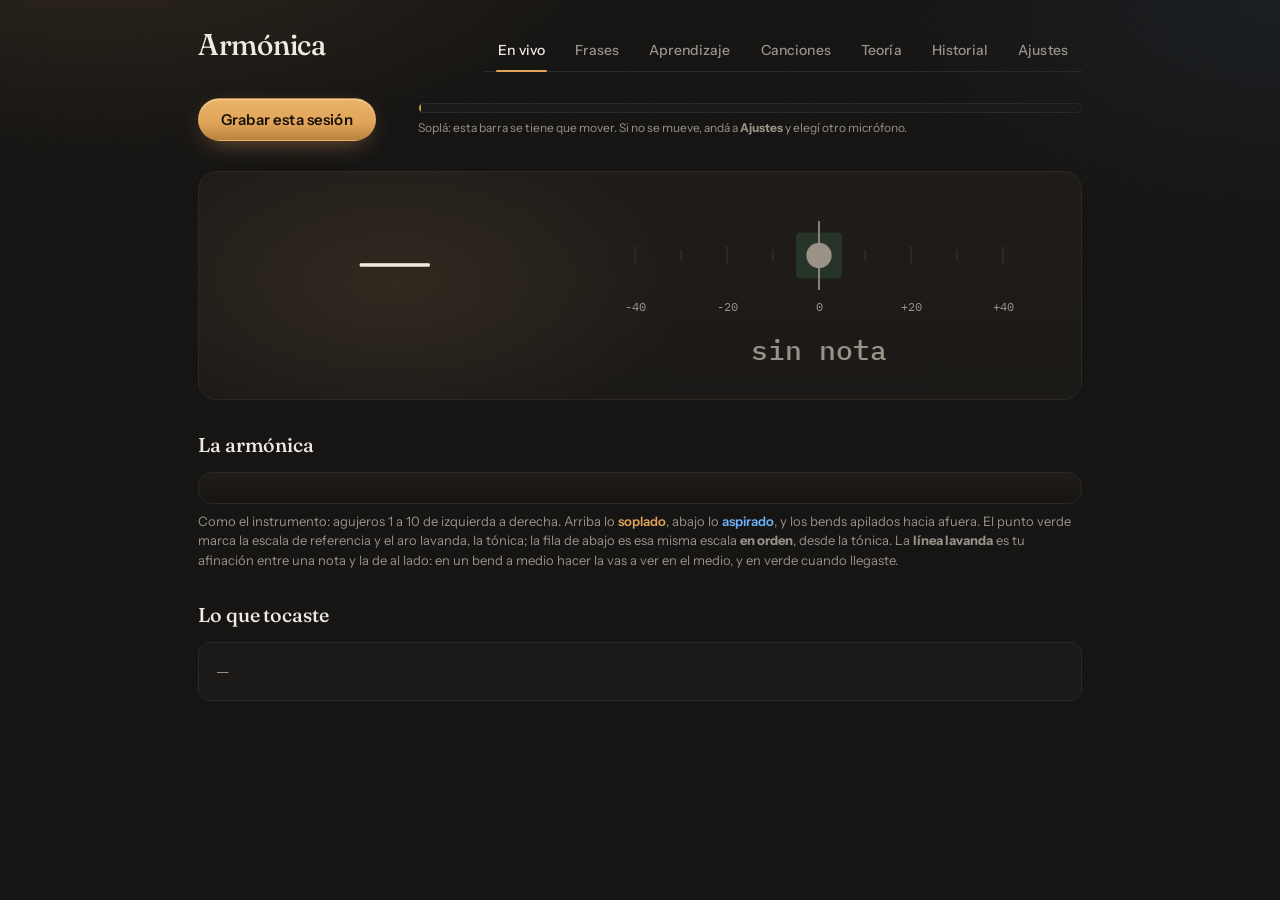
==== armonica/web/index.html @ 48f0125e "Historial al final de las solapas, y el tempo de la base tambien se escribe en BPM Historial se cons" ====
<!DOCTYPE html>
<html lang="es">
<head>
<meta charset="utf-8">
<meta name="viewport" content="width=device-width, initial-scale=1">
<title>Armónica</title>
<link rel="stylesheet" href="estilo.css">
<link rel="icon" type="image/png" href="icono.png">
</head>
<body>

<header>
  <!-- El nombre, y al lado con qué estás tocando (lo escribe app.js). -->
  <div class="marca">
    <h1>Armónica</h1>
    <span id="encabezado"></span>
  </div>
  <nav>
    <button class="solapa activa" data-panel="vivo">En vivo</button>
    <button class="solapa" data-panel="frases">Frases</button>
    <button class="solapa" data-panel="aprendizaje">Aprendizaje</button>
    <button class="solapa" data-panel="canciones">Canciones</button>
    <button class="solapa" data-panel="teoria">Teoría</button>
    <button class="solapa" data-panel="historial">Historial</button>
    <button class="solapa" data-panel="ajustes">Ajustes</button>
  </nav>
</header>

<!-- ===================== EN VIVO ===================== -->
<main id="panel-vivo" class="panel">

  <!-- La base sobre la que tocás, si elegiste una en Canciones. La app la
       reproduce ella misma, así que sabe sobre qué acorde estás en cada
       instante: lo ilumina en el cifrado y marca sus notas guía en el
       diagrama. Al grabar, arranca con un compás de conteo. -->
  <section id="base-en-vivo" class="base-en-vivo" hidden>
    <h2 id="base-en-vivo-titulo"></h2>
    <p id="base-en-vivo-acorde" class="acorde-actual"></p>
    <div id="base-en-vivo-controles"></div>
    <div class="controles">
      <button id="base-en-vivo-tablatura" class="secundario" hidden>Ver la tablatura</button>
      <button id="base-en-vivo-quitar" class="secundario">Quitar la base</button>
      <span class="ayuda">Con auriculares: si la base entra por el micrófono, el
        detector no mide nada. Al grabar hay un compás de conteo.</span>
    </div>
    <details id="base-en-vivo-cifrado-caja"><summary>El cifrado</summary>
      <div id="base-en-vivo-cifrado"></div>
    </details>
  </section>

  <!-- Un solo botón. La app ya está escuchando: esto decide si lo que tocás
       se guarda o no. -->
  <section>
    <div class="fila-arriba">
      <div class="controles">
        <button id="boton-grabar" class="principal">Grabar esta sesión</button>
        <span id="contadores"></span>
        <span id="aviso-guardado"></span>
      </div>

      <!-- La barra de nivel. Es lo primero que hay que mirar cuando "no anda
           nada": si no se mueve al soplar, el problema es el micrófono y no
           tu forma de tocar. -->
      <div class="nivel">
        <div class="barra-nivel"><div id="barra-nivel"></div>
          <div id="marca-umbral" title="por debajo de esta marca, la app no escucha"></div>
        </div>
        <div id="texto-nivel" class="ayuda">
          Soplá: esta barra se tiene que mover. Si no se mueve, andá a
          <strong>Ajustes</strong> y elegí otro micrófono.
        </div>
      </div>
    </div>

    <!-- Lo que grabaste, y la decisión. Aparece al terminar. El nombre y la
         descripción van acá, DESPUÉS de tocar, igual que en Frases. Y acá se
         hace la pregunta que solo tiene sentido después: sobre qué base
         estabas, a cuántos BPM. Con eso se mide el ritmo. -->
    <div id="sesion-pendiente" class="pendiente" hidden>
      <h3>Esto es lo que grabaste</h3>
      <div id="sesion-tab" class="tab"></div>
      <p id="sesion-datos" class="ayuda"></p>

      <div class="controles fila-rotulos">
        <input id="sesion-titulo" type="text" maxlength="80"
               placeholder="nombre de la sesión (opcional)">
        <input id="sesion-descripcion" type="text" maxlength="400"
               placeholder="qué estuviste practicando (opcional)">
      </div>
      <div class="controles fila-rotulos">
        <label class="con-titulo">base a
          <input id="sesion-bpm" type="number" min="30" max="300" step="1"
                 placeholder="BPM" inputmode="numeric">
        </label>
        <label class="con-titulo">midiendo contra
          <select id="sesion-subdivision">
            <option value="1">negras</option>
            <option value="2">corcheas</option>
            <option value="3">tresillos (swing)</option>
            <option value="4">semicorcheas</option>
          </select>
        </label>
        <span class="ayuda">Si tocaste sobre una base, poné su BPM y se mide el ritmo.
          Si no, dejalo vacío.</span>
      </div>
      <div class="controles">
        <button id="sesion-guardar" class="principal">Guardar</button>
        <button id="sesion-descartar" class="secundario">Descartar</button>
        <span id="sesion-estado" class="ayuda"></span>
      </div>
    </div>
  </section>

  <!-- El medidor de afinación. Es lo más importante de la pantalla: es lo
       único que no podés saber de oído mientras tocás. -->
  <section class="medidor">
    <div class="nota">
      <div id="nota-grande">—</div>
      <div id="nombre-nota"></div>
      <div id="direccion-nota"></div>
    </div>

    <div class="escala">
    <svg id="aguja" viewBox="0 0 400 110" preserveAspectRatio="xMidYMid meet">
      <!-- La zona verde: dentro de estos cents la nota está afinada -->
      <rect id="zona-buena" x="180" y="30" width="40" height="40" rx="4"></rect>
      <line x1="200" y1="20" x2="200" y2="80" class="centro"></line>

      <!-- Marcas cada 10 cents -->
      <g class="marcas">
        <line x1="40"  y1="42" x2="40"  y2="58"></line>
        <line x1="80"  y1="45" x2="80"  y2="55"></line>
        <line x1="120" y1="42" x2="120" y2="58"></line>
        <line x1="160" y1="45" x2="160" y2="55"></line>
        <line x1="240" y1="45" x2="240" y2="55"></line>
        <line x1="280" y1="42" x2="280" y2="58"></line>
        <line x1="320" y1="45" x2="320" y2="55"></line>
        <line x1="360" y1="42" x2="360" y2="58"></line>
      </g>
      <text x="40"  y="98" class="etiqueta">-40</text>
      <text x="120" y="98" class="etiqueta">-20</text>
      <text x="200" y="98" class="etiqueta">0</text>
      <text x="280" y="98" class="etiqueta">+20</text>
      <text x="360" y="98" class="etiqueta">+40</text>

      <circle id="punto" cx="200" cy="50" r="11"></circle>
    </svg>

    <div id="cents">sin nota</div>
    <div id="pista" class="ayuda"></div>
    </div>
  </section>

  <!-- El diagrama de la armónica -->
  <section>
    <h2>La armónica</h2>
    <div id="diagrama"></div>

    <!-- La corrida: la escala de referencia EN ORDEN, desde la tónica. El
         punto verde del diagrama dice qué notas; esto dice en qué orden, que
         es lo que se practica. Queda quieta a propósito: lo que se mueve es
         el diagrama. -->
    <div id="corrida-vivo" class="corrida corrida-vivo" hidden></div>
    <p class="ayuda">
      Como el instrumento: agujeros 1 a 10 de izquierda a derecha. Arriba lo
      <span class="soplado-texto">soplado</span>, abajo lo
      <span class="aspirado-texto">aspirado</span>, y los bends apilados hacia
      afuera. El punto verde marca la escala de referencia y el aro lavanda,
      la tónica; la fila de abajo es esa misma escala <strong>en orden</strong>,
      desde la tónica. La
      <strong>línea lavanda</strong> es tu afinación entre una nota y la de al
      lado: en un bend a medio hacer la vas a ver en el medio, y en verde
      cuando llegaste.
    </p>
  </section>

  <!-- La tablatura que venís tocando -->
  <section>
    <h2>Lo que tocaste</h2>
    <div id="tab" class="tab">—</div>
  </section>

  <!-- El resumen, al terminar -->
  <section id="seccion-resumen" hidden>
    <h2>Resumen de la sesión</h2>
    <div id="resumen"></div>
  </section>

</main>

<!-- ===================== FRASES ===================== -->
<main id="panel-frases" class="panel" hidden>

  <section>
    <h2>Grabar una frase de referencia</h2>
    <p class="ayuda">
      Tocá una frase como querrías tocarla. Al terminar vas a ver lo que salió,
      y ahí le ponés nombre y la guardás — o la tirás y la grabás de nuevo.
      La referencia es una <strong>grabación</strong> y no una tablatura escrita,
      porque la tablatura no lleva ritmo.
    </p>
    <div class="controles">
      <button id="boton-grabar-frase" class="principal">Grabar una frase</button>
      <button id="boton-terminar-frase" class="secundario" hidden>Terminar</button>
      <label class="como-boton" id="etiqueta-importar">
        Importar un audio
        <input id="archivo-frase" type="file" accept="audio/*,.wav,.m4a,.mp3,.ogg,.opus,.aac,.flac">
      </label>
      <label class="con-titulo">grabado con armónica en
        <select id="tonalidad-frase"></select>
      </label>
    </div>

    <!-- Mientras la app analiza un audio que subiste. Una clase entera tarda
         un minuto, y antes lo único que lo decía era una línea de texto
         chica: parecía colgado y daba para tocar cualquier cosa. -->
    <div id="esperando" class="esperando" hidden>
      <div class="anillo"></div>
      <div>
        <strong id="esperando-que"></strong>
        <span id="esperando-reloj"></span>
        <p class="ayuda">Con una clase entera puede tardar un minuto. No toques
          nada: cuando termine, el resultado aparece acá abajo.</p>
      </div>
    </div>

    <!-- Mientras grabás una frase pasa lo mismo que en la solapa En vivo,
         pero acá no se veía nada: solo una línea de texto. Una frase dura
         cuatro segundos, así que necesitás saber YA que te está escuchando. -->
    <div id="grabando-frase" class="grabando" hidden>
      <div class="titulo-grabando">
        <span class="punto-rojo"></span>
        <strong id="que-se-graba"></strong>
        <span id="reloj-frase"></span>
      </div>
      <div class="barra-nivel"><div id="barra-nivel-frases"></div>
        <div id="marca-umbral-frases"></div>
      </div>
      <!-- La armónica en miniatura: se ilumina igual que la grande mientras
           tocás, para no tener que cambiar de solapa para ver dónde estás. -->
      <div id="diagrama-mini"></div>
      <div id="tab-frase" class="tab-corta">Tocá la frase…</div>
    </div>

    <!-- Lo que salió, y la decisión. Aparece al terminar de grabar o de
         importar. Lo grabado queda en memoria hasta que elijas: guardar o
         descartar. Antes el nombre iba antes de grabar y la frase se guardaba
         sola al terminar, con una línea de texto como única confirmación —
         la primera frase de Bruno se perdió sin que se diera cuenta. -->
    <div id="pendiente" class="pendiente" hidden>
      <h3 id="pendiente-titulo">Esto es lo que salió</h3>
      <div id="pendiente-tab" class="tab"></div>
      <p id="pendiente-datos" class="ayuda"></p>
      <div id="pendiente-aviso" class="aviso" hidden></div>

      <div class="controles fila-rotulos">
        <input id="pendiente-nombre" type="text" maxlength="60"
               placeholder="nombre de la frase">
        <input id="pendiente-descripcion" type="text" maxlength="400"
               placeholder="qué es (opcional)">
      </div>
      <div class="controles fila-rotulos">
        <label class="con-titulo">lista
          <select id="pendiente-lista"></select>
        </label>
        <input id="pendiente-lista-nueva" type="text" maxlength="40"
               placeholder="nombre de la lista nueva" hidden>
      </div>
      <div class="controles">
        <button id="pendiente-guardar" class="principal">Guardar</button>
        <button id="pendiente-descartar" class="secundario">Descartar</button>
        <span id="pendiente-estado" class="ayuda"></span>
      </div>
    </div>

    <div id="tramos"></div>
    <p id="estado-frase" class="ayuda"></p>

    <p class="ayuda">
      El audio puede ser tuyo o del profe. <strong>Decile con qué armónica se
      grabó</strong>: eso la app no lo puede deducir, y con la armónica
      equivocada la tablatura sale mal sin dar ningún error.
      Si no es un <code>.wav</code> lo convierte sola, siempre que tengas
      ffmpeg instalado. Si atrás hay una base sonando, el detector no puede
      separarlas: te lo va a decir y te va a mostrar qué habría transcrito,
      para que decidas vos si sirve.
    </p>
  </section>

  <section>
    <h2>Tus frases</h2>

    <!-- Las listas de reproducción: cosa con nombre propio, no una etiqueta.
         Existen aunque estén vacías, se renombran y se borran. -->
    <div class="controles" id="controles-listas">
      <span id="filtros-lista"></span>
      <button id="boton-nueva-lista" class="bolsa">+ nueva lista</button>
    </div>
    <div class="controles" id="editar-lista" hidden>
      <input id="lista-nombre-nuevo" type="text" maxlength="40"
             placeholder="nombre de la lista">
      <button id="boton-guardar-lista" class="principal">Guardar</button>
      <button id="boton-borrar-lista" class="secundario">Borrar la lista</button>
      <button id="boton-cancelar-lista" class="secundario">Cancelar</button>
    </div>

    <div class="controles" id="mover-a-lista" hidden>
      <span id="cuantas-marcadas" class="ayuda"></span>
      <label class="con-titulo">mandarlas a
        <select id="lista-destino"></select>
      </label>
      <button id="boton-mover" class="principal">Mover</button>
      <button id="boton-desmarcar" class="secundario">Desmarcar</button>
    </div>

    <div id="lista-frases"></div>
  </section>

  <section id="seccion-comparacion" hidden>
    <h2>Cómo te salió</h2>
    <div id="comparacion"></div>
  </section>

</main>

<!-- ===================== TEORÍA ===================== -->
<main id="panel-teoria" class="panel" hidden>

  <!-- Elegir qué mirar. NO cambia la configuración de la app: es para
       estudiar, y podés mirar una posición sin dejar de tocar en otra. -->
  <section>
    <div class="controles">
      <label class="con-titulo">armónica en
        <select id="teoria-tonalidad"></select>
      </label>
      <label class="con-titulo">posición
        <select id="teoria-posicion"></select>
      </label>
      <label class="con-titulo">escala
        <select id="teoria-escala"></select>
      </label>
      <span id="teoria-estado" class="ayuda"></span>
    </div>
  </section>

  <div id="teoria-contenido"></div>

  <!-- El círculo de quintas leído desde la armónica: cada posición es una
       quinta más. Con "tono de la canción" se da vuelta la pregunta: qué
       armónica pide cada posición. -->
  <section id="teoria-quintas">
    <h2>El círculo de quintas</h2>
    <p class="ayuda">
      Cada posición es un paso de quinta desde la armónica: por eso la misma
      rueda sirve para todas, girada. Elegí de qué tono partís y tocá un
      sector para abrir esa posición arriba.
    </p>
    <div class="controles">
      <div class="conmutador" id="quintas-modo">
        <button data-modo="armonica" class="activo">Tono de la armónica</button>
        <button data-modo="cancion">Tono de la canción</button>
      </div>
      <div id="quintas-notas" class="teclas-de-notas"></div>
    </div>
    <div id="quintas-rueda"></div>
  </section>

</main>

<!-- ===================== AJUSTES ===================== -->
<main id="panel-ajustes" class="panel" hidden>

  <section>
    <h2>El micrófono</h2>
    <p class="ayuda">
      Windows tiene siempre varias entradas y la que viene elegida rara vez es
      la que querés: en esta computadora la predeterminada era el micrófono de
      la cámara. Elegí una y soplá: la barra de abajo se tiene que mover. Si no
      se mueve, probá con otra.
    </p>
    <div class="controles">
      <select id="selector-microfono"></select>
      <span id="estado-microfono"></span>
    </div>
    <div class="barra-nivel ancha"><div id="barra-nivel-ajustes"></div>
      <div id="marca-umbral-ajustes"></div>
    </div>
  </section>

  <section>
    <h2>Los apuntes de las clases</h2>
    <p class="ayuda">
      La solapa Aprendizaje lee los resúmenes de tus clases de
      <code>material/</code>, o de la carpeta que diga <code>CARPETA_CLASES</code>
      en el <code>.env</code>. Solo lee: nunca escribe ahí.
    </p>
    <p id="estado-clases" class="ayuda"></p>
  </section>

  <section>
    <h2>El coach</h2>
    <p class="ayuda">
      Un modelo de lenguaje que explica lo que la app midió: recibe los
      números ya calculados y los cuenta como lo haría un profe. Nunca mide
      nada, y el audio no sale de tu máquina. Es opcional: se activa con una
      clave tuya en un archivo <code>.env</code> (mirá <code>.env.ejemplo</code>)
      y reiniciando la app.
    </p>
    <p id="estado-coach" class="ayuda"></p>
  </section>

  <section>
    <h2>Con qué estás tocando</h2>
    <p class="ayuda">
      La armónica que tenés en la mano y la posición en la que estás tocando.
      De las dos sale el tono que suena y la escala que se marca en verde.
    </p>
    <div class="controles">
      <label class="con-titulo">armónica en
        <select id="ajuste-tonalidad"></select>
      </label>
      <label class="con-titulo">posición
        <select id="ajuste-posicion"></select>
      </label>
      <label class="con-titulo">escala
        <select id="ajuste-escala"></select>
      </label>
    </div>
    <p id="resultado-ajustes" class="ayuda"></p>
  </section>

</main>

<!-- ===================== APRENDIZAJE ===================== -->
<main id="panel-aprendizaje" class="panel" hidden>

  <!-- Lo que dice el profe, leído de la carpeta de apuntes. La app solo
       LEE esa carpeta: nunca escribe ahí. -->
  <section>
    <div class="controles">
      <input id="aprendizaje-buscar" type="text" maxlength="80"
             placeholder="buscar en las clases: bending, notas guía, tercera posición…">
      <span id="aprendizaje-carpeta" class="ayuda"></span>
    </div>
    <div id="aprendizaje-resultados"></div>
  </section>

  <!-- El plan: los apuntes leidos por el coach. Se arma cuando lo pedis. -->
  <div id="aprendizaje-plan"></div>

  <div id="aprendizaje-contenido"></div>

</main>

<!-- ===================== CANCIONES ===================== -->
<main id="panel-canciones" class="panel" hidden>

  <!-- Una carpeta por canción: la base de Band-in-a-Box, los audios y la
       tablatura en foto. La app solo LEE esa carpeta. -->
  <section>
    <p class="ayuda">
      Una carpeta por canción en <code>material/canciones/</code> (o en la
      que diga <code>CARPETA_CANCIONES</code> en el <code>.env</code>), con
      lo que te manden: la base de Band-in-a-Box (<code>.sgu</code> o
      <code>.mgu</code>), los audios (m4a, mp3, mp4) y la tablatura en foto.
      De la base salen el tono, el tempo, el compás y el cifrado; los audios
      se escuchan acá y se pueden importar como frases. La app solo lee esa
      carpeta: nunca escribe ahí.
      <span id="canciones-estado"></span>
    </p>
  </section>

  <div id="canciones-contenido"></div>

</main>

<!-- ===================== HISTORIAL ===================== -->
<main id="panel-historial" class="panel" hidden>

  <section>
    <h2>Cómo vienen tus bends</h2>
    <p class="ayuda">
      Cada línea es un bend, sesión por sesión. La franja verde es la zona
      afinada. Está medido <strong>contra tu propia armónica</strong>, que está
      unos cents alta: eso es del instrumento y no tuyo.
    </p>
    <div id="grafico-bends"></div>
  </section>

  <section>
    <h2>Las sesiones</h2>
    <div id="tabla-sesiones"></div>
  </section>

</main>

<script src="app.js"></script>
</body>
</html>
---- armonica/web/estilo.css ----
/* estilo.css — La apariencia de la interfaz web.
 *
 * "ESTUDIO DE NOCHE"
 *
 * Fondo carbón cálido a propósito: la pantalla se mira mientras tocás, muchas
 * veces de noche, y el blanco cansa. Los tamaños son grandes porque la vas a
 * leer de reojo, a medio metro, con la armónica en la boca.
 *
 * Un solo color protagonista: el cobre de las placas de lengüetas. Lo llevan
 * el botón de grabar, la solapa activa y las etiquetas. Todo lo demás es
 * carbón, marfil y gris. Los otros colores tienen UN significado cada uno y
 * no se usan para otra cosa:
 *
 *   cobre    → soplado (y el acento de la app)
 *   azul     → aspirado
 *   lavanda  → la aguja del bend, y el acorde que suena
 *   verde    → afinada / en la escala
 *   amarillo → cerca, o un aviso
 *   rojo     → lejos, o grabando
 *
 * Tres tipografías, con un trabajo cada una: Fraunces para los títulos y la
 * nota grande, Instrument Sans para el texto, IBM Plex Mono para la tablatura
 * y los números. Viven en web/fuentes/: la app anda igual sin internet.
 */

@font-face {
  font-family: "Fraunces";
  font-style: normal;
  font-weight: 300 800;
  font-display: swap;
  src: url("fuentes/fraunces.woff2") format("woff2");
}
@font-face {
  font-family: "Instrument Sans";
  font-style: normal;
  font-weight: 400 700;
  font-display: swap;
  src: url("fuentes/instrument-sans.woff2") format("woff2");
}
@font-face {
  font-family: "IBM Plex Mono";
  font-style: normal;
  font-weight: 400;
  font-display: swap;
  src: url("fuentes/plex-mono-400.woff2") format("woff2");
}
@font-face {
  font-family: "IBM Plex Mono";
  font-style: normal;
  font-weight: 500;
  font-display: swap;
  src: url("fuentes/plex-mono-500.woff2") format("woff2");
}
@font-face {
  font-family: "IBM Plex Mono";
  font-style: normal;
  font-weight: 600;
  font-display: swap;
  src: url("fuentes/plex-mono-600.woff2") format("woff2");
}

:root {
  --fondo: #131211;
  --panel: #1c1a18;
  --panel-alto: #1f1c19;
  --borde: #2b2825;
  --texto: #efe9df;
  --tenue: #9a9187;
  --verde: #5fcf8a;
  --amarillo: #e8c14a;
  --rojo: #e8654a;

  /* El cobre es el acento de toda la app Y el color del soplado: son la
   * misma cosa a propósito. `--azul` queda como sinónimo del aspirado para
   * lo que ya lo usaba (el gráfico de bends, los focos). */
  --cobre: #e0a458;
  --cobre-oscuro: #b8823f;
  --soplado: #e0a458;
  --aspirado: #6fb3ff;
  --azul: #6fb3ff;
  --aguja: #b9a6ff;

  /* Sobre el cobre o el azul, el texto va oscuro. */
  --tinta: #1a120a;

  --display: "Fraunces", Georgia, "Times New Roman", serif;
  --cuerpo: "Instrument Sans", "Segoe UI", system-ui, sans-serif;
  --mono: "IBM Plex Mono", Consolas, "Courier New", monospace;
}

* { box-sizing: border-box; }

/* El atributo `hidden` del navegador pone display:none, pero con la
 * prioridad mas baja que existe: cualquier regla nuestra que diga display
 * —como .controles { display: flex }— le gana y el elemento aparece igual.
 * Paso: la barra de "mandar a la lista" y el formulario de editar lista
 * quedaban a la vista con hidden puesto. Esta regla lo arregla para todos. */
[hidden] { display: none !important; }

html { background: var(--fondo); }

body {
  margin: 0;
  color: var(--texto);
  font: 15px/1.5 var(--cuerpo);
  min-height: 100vh;
  /* Un resplandor cobre arriba a la izquierda y uno azul, apenas, a la
   * derecha: es lo que hace que no parezca una planilla. */
  background:
    radial-gradient(900px 420px at 8% -10%, rgba(224, 164, 88, 0.13), transparent 60%),
    radial-gradient(700px 400px at 100% 0%, rgba(111, 179, 255, 0.06), transparent 60%),
    var(--fondo);
}

/* El grano. Casi invisible, pero sin él el fondo es plástico. */
body::before {
  content: "";
  position: fixed;
  inset: 0;
  pointer-events: none;
  z-index: 0;
  opacity: 0.045;
  background-image: url("data:image/svg+xml;utf8,<svg xmlns='http://www.w3.org/2000/svg' width='160' height='160'><filter id='n'><feTurbulence type='fractalNoise' baseFrequency='.9' numOctaves='2' stitchTiles='stitch'/></filter><rect width='100%' height='100%' filter='url(%23n)'/></svg>");
}
header, main { position: relative; z-index: 1; }

/* --- El encabezado y las solapas --- */

header {
  display: flex;
  align-items: baseline;
  justify-content: space-between;
  gap: 14px;
  flex-wrap: wrap;
  max-width: 940px;
  margin: 0 auto;
  padding: 22px 28px 0;
}

.marca { display: flex; align-items: baseline; gap: 12px; flex-wrap: wrap; }

h1 {
  margin: 0;
  font-family: var(--display);
  font-weight: 500;
  font-size: 30px;
  letter-spacing: -0.01em;
  font-variation-settings: "SOFT" 40, "WONK" 1, "opsz" 72;
}

/* Con qué estás tocando, al lado del nombre. Lo escribe app.js. */
#encabezado {
  font-family: var(--mono);
  font-size: 12.5px;
  color: var(--tenue);
}

h2 {
  font-family: var(--display);
  font-weight: 500;
  font-size: 20px;
  margin: 0 0 12px;
  letter-spacing: -0.005em;
  font-variation-settings: "SOFT" 30, "opsz" 36;
}

nav { display: flex; gap: 2px; border-bottom: 1px solid var(--borde); }

.solapa {
  position: relative;
  background: transparent;
  border: 0;
  color: var(--tenue);
  padding: 10px 14px 12px;
  cursor: pointer;
  font: 500 14px var(--cuerpo);
  letter-spacing: 0.01em;
}
.solapa:hover { color: var(--texto); }
.solapa.activa { color: var(--texto); }
.solapa.activa::after {
  content: "";
  position: absolute;
  left: 12px;
  right: 12px;
  bottom: -1px;
  height: 2px;
  border-radius: 2px;
  background: var(--cobre);
}

.panel { max-width: 940px; margin: 0 auto; padding: 26px 28px 60px; }
section { margin-bottom: 30px; }

/* --- Los botones --- */

.controles { display: flex; align-items: center; gap: 12px; flex-wrap: wrap; }

button.principal, button.secundario {
  border: 1px solid transparent;
  border-radius: 999px;
  padding: 11px 22px;
  font: 600 15px var(--cuerpo);
  letter-spacing: 0.01em;
  cursor: pointer;
}
button.principal {
  background: linear-gradient(180deg, #e9b46a, var(--cobre) 60%, var(--cobre-oscuro));
  color: var(--tinta);
  box-shadow: 0 8px 26px -10px rgba(224, 164, 88, 0.6), inset 0 1px 0 rgba(255, 255, 255, 0.35);
}
button.secundario {
  background: transparent;
  border-color: var(--borde);
  color: var(--texto);
}
button.secundario:hover { border-color: var(--tenue); }
button:disabled { opacity: 0.4; cursor: default; box-shadow: none; }

/* El botón de grabar mientras graba: rojo, y late. Antes cambiaba de clase
 * a "secundario" y era un botón gris que decía Terminar; ahora se ve que
 * está grabando desde la otra punta de la habitación. */
#boton-grabar[data-grabando="si"] {
  background: linear-gradient(180deg, #f07a5c, var(--rojo) 60%, #b9432c);
  border-color: transparent;
  color: #fff;
  box-shadow: 0 8px 26px -10px rgba(232, 101, 74, 0.7);
  animation: latir-suave 1.4s ease-in-out infinite;
}
@keyframes latir-suave {
  0%, 100% { box-shadow: 0 8px 26px -10px rgba(232, 101, 74, 0.7); }
  50%      { box-shadow: 0 8px 30px -6px rgba(232, 101, 74, 0.95); }
}

#contadores { color: var(--tenue); font-family: var(--mono); font-size: 13px; }

/* La primera fila de En vivo: el botón a la izquierda, la barra de nivel a
 * la derecha. Son las dos cosas que mirás antes de tocar. */
.fila-arriba {
  display: grid;
  grid-template-columns: auto 1fr;
  gap: 18px;
  align-items: center;
}
@media (max-width: 640px) { .fila-arriba { grid-template-columns: 1fr; } }

/* --- El medidor de afinación --- */

.medidor {
  position: relative;
  overflow: hidden;
  background: linear-gradient(180deg, var(--panel-alto), var(--panel));
  border: 1px solid var(--borde);
  border-radius: 18px;
  padding: 26px 26px 20px;
  display: grid;
  grid-template-columns: 1fr 1.4fr;
  gap: 20px;
  align-items: center;
}
.medidor::after {
  content: "";
  position: absolute;
  inset: 0;
  pointer-events: none;
  background: radial-gradient(420px 220px at 22% 50%, rgba(224, 164, 88, 0.10), transparent 70%);
}
.medidor > * { position: relative; z-index: 1; }
@media (max-width: 640px) { .medidor { grid-template-columns: 1fr; } }

.medidor .nota { text-align: center; }
.medidor .escala { text-align: center; }

/* La nota grande. Liviana y enorme: es lo único que se lee desde lejos. El
 * color dice la dirección, igual que en la armónica de abajo. */
#nota-grande {
  font-family: var(--display);
  font-weight: 300;
  font-size: 108px;
  line-height: 0.9;
  letter-spacing: -0.03em;
  font-variation-settings: "SOFT" 60, "WONK" 1, "opsz" 144;
  font-variant-numeric: tabular-nums;
  color: var(--texto);
  transition: color 140ms;
}
#nota-grande.soplado { color: var(--soplado); }
#nota-grande.aspirado { color: var(--aspirado); }
#nota-grande.fuera-de-escala { color: var(--amarillo); }

#nombre-nota { color: var(--tenue); font-size: 14px; margin-top: 10px; min-height: 21px; }

/* La chapita "soplado" / "aspirado" debajo de la nota. */
#direccion-nota {
  display: inline-block;
  margin-top: 10px;
  font-size: 11px;
  letter-spacing: 0.14em;
  text-transform: uppercase;
  border: 1px solid transparent;
  border-radius: 999px;
  padding: 3px 10px;
  min-height: 23px;
}
#direccion-nota.soplado { color: var(--soplado); border-color: rgba(224, 164, 88, 0.4); }
#direccion-nota.aspirado { color: var(--aspirado); border-color: rgba(111, 179, 255, 0.4); }

#aguja { width: 100%; max-width: 460px; height: auto; display: block; margin: 0 auto; }

#zona-buena { fill: rgba(95, 207, 138, 0.14); }
.centro { stroke: var(--tenue); stroke-width: 1.5; }
.marcas line { stroke: var(--borde); stroke-width: 2; }
.etiqueta { fill: var(--tenue); font-size: 10px; text-anchor: middle; font-family: var(--mono); }

/* La transición es lo que hace que la aguja se deslice en vez de saltar.
 * Sin esto parpadearía quince veces por segundo y sería ilegible. */
#punto { fill: var(--tenue); transition: cx 90ms linear, fill 140ms; }

#cents {
  font-family: var(--mono);
  font-size: 28px;
  font-weight: 500;
  font-variant-numeric: tabular-nums;
  margin-top: 4px;
  color: var(--tenue);
}
.ayuda { color: var(--tenue); font-size: 13px; margin: 8px 0 0; }

.afinado { color: var(--verde); }
.cerca { color: var(--amarillo); }
.lejos { color: var(--rojo); }
.fuera-de-escala { color: var(--amarillo); }

/* --- La armónica: agujeros 1→10 de izquierda a derecha ---
 *
 * Como el instrumento. Cada agujero es una columna: arriba lo soplado, abajo
 * lo aspirado, el número en el medio. Los bends se apilan HACIA AFUERA: los
 * soplados (8, 9, 10) suben por encima del soplado, los aspirados bajan por
 * debajo del aspirado. Es la disposición de todas las tablas de armónica, y
 * la del modo horizontal de Bending Trainer.
 *
 * EL COLOR DICE LA DIRECCIÓN
 *
 * Soplado en cobre, aspirado en azul hielo. Un bend es el mismo color con el
 * borde punteado. Lo que está en la escala de referencia lleva un punto
 * verde. Antes el color decía "en escala" y el azul "esta": nada decía de un
 * vistazo si había que soplar o aspirar, que es lo primero que uno mira. */

#diagrama, #diagrama-teoria {
  display: grid;
  grid-template-columns: 54px repeat(10, 1fr);
  gap: 5px;
  background: linear-gradient(180deg, var(--panel-alto), #171513);
  border: 1px solid var(--borde);
  border-radius: 14px;
  padding: 16px 16px 14px;
}

.columna {
  position: relative;
  display: grid;
  grid-template-rows: repeat(8, 1fr);
  gap: 4px;
}
.columna.rotulos .rotulo {
  display: flex;
  align-items: center;
  font-size: 10px;
  color: var(--tenue);
  text-transform: uppercase;
  letter-spacing: 0.12em;
}

.numero-agujero {
  display: flex;
  align-items: center;
  justify-content: center;
  font-family: var(--display);
  font-size: 19px;
  font-weight: 500;
  color: var(--texto);
  background: var(--fondo);
  border: 1px solid var(--borde);
  border-radius: 7px;
}
.columna.sonando .numero-agujero { border-color: currentColor; }
.columna.sonando.soplado .numero-agujero { color: var(--soplado); }
.columna.sonando.aspirado .numero-agujero { color: var(--aspirado); }

.celda {
  position: relative;
  background: rgba(255, 255, 255, 0.025);
  border: 1px solid var(--borde);
  border-radius: 7px;
  padding: 5px 2px 4px;
  text-align: center;
  font-family: var(--mono);
  font-size: 12.5px;
  color: var(--tenue);
  transition: background 100ms, color 100ms;
}
.celda .nombre {
  display: block;
  font-family: var(--cuerpo);
  font-size: 9.5px;
  letter-spacing: 0.04em;
  opacity: 0.5;
}
.celda.vacia { background: transparent; border-color: transparent; }

.celda.soplado { color: var(--soplado); border-color: rgba(224, 164, 88, 0.28); }
.celda.aspirado { color: var(--aspirado); border-color: rgba(111, 179, 255, 0.28); }
.celda.bend { border-style: dashed; }

/* El punto verde: esta nota está en la escala de referencia. Es un punto y no
 * un color de texto porque el color ya lo usa la dirección. */
.celda.en-escala::after {
  content: "";
  position: absolute;
  top: 4px;
  right: 4px;
  width: 5px;
  height: 5px;
  border-radius: 50%;
  background: var(--verde);
}

.celda.actual { color: var(--tinta); font-weight: 600; border-style: solid; }
.celda.actual.soplado { background: var(--soplado); border-color: var(--soplado);
                        box-shadow: 0 0 16px rgba(224, 164, 88, 0.5); }
.celda.actual.aspirado { background: var(--aspirado); border-color: var(--aspirado);
                         box-shadow: 0 0 16px rgba(111, 179, 255, 0.5); }
.celda.actual .nombre { opacity: 0.8; }
.celda.actual.en-escala::after { background: var(--tinta); }

/* La línea que marca dónde está tu afinación entre una nota y la de al lado.
 * Corre en VERTICAL dentro de la columna: un bend es bajar de tono, y bajar
 * de tono es alejarse del número, hacia afuera. Del lado aspirado eso es
 * hacia abajo; del lado soplado, hacia arriba. */
.aguja-bend {
  position: absolute;
  left: -3px;
  right: -3px;
  height: 3px;
  border-radius: 2px;
  background: var(--aguja);
  box-shadow: 0 0 8px rgba(185, 166, 255, 0.8);
  transform: translateY(-50%);
  transition: top 90ms linear;
  pointer-events: none;
}
.aguja-bend.afinada { background: var(--verde); box-shadow: 0 0 8px rgba(95, 207, 138, 0.8); }

/* La miniatura, para el cartel de grabar una frase: lo mismo, más chico y sin
 * nombres de nota. Se ilumina igual que la grande mientras tocás. */
.diagrama-mini {
  display: grid;
  grid-template-columns: repeat(10, 1fr);
  gap: 3px;
  margin: 12px 0 6px;
  background: transparent;
  border: 0;
  padding: 0;
}
.diagrama-mini .columna { gap: 2px; }
.diagrama-mini .celda { padding: 2px 1px; font-size: 11px; border-radius: 4px; }
.diagrama-mini .celda .nombre { display: none; }
.diagrama-mini .celda.en-escala::after { width: 4px; height: 4px; top: 2px; right: 2px; }
.diagrama-mini .numero-agujero { font-size: 12px; border-radius: 4px; }
.diagrama-mini .aguja-bend { height: 2px; }

/* --- La tablatura ---
 *
 * También lleva el color de la dirección: cobre soplado, azul aspirado. La
 * última nota va resaltada. */

.tab {
  background: var(--panel);
  border: 1px solid var(--borde);
  border-radius: 12px;
  padding: 14px 18px;
  font-family: var(--mono);
  font-size: 19px;
  letter-spacing: 0.02em;
  color: var(--tenue);
  min-height: 54px;
  display: flex;
  flex-wrap: wrap;
  gap: 2px 10px;
  align-items: center;
}
.tab .soplado { color: var(--soplado); }
.tab .aspirado { color: var(--aspirado); }
.tab .ultima {
  color: var(--texto);
  font-weight: 600;
  background: rgba(255, 255, 255, 0.06);
  border-radius: 6px;
  padding: 0 6px;
}

/* --- El resumen y los hallazgos --- */

.hallazgo {
  background: var(--panel);
  border: 1px solid var(--borde);
  border-left: 3px solid var(--cobre);
  border-radius: 10px;
  padding: 13px 16px;
  margin-bottom: 10px;
}
.hallazgo h3 { margin: 0 0 6px; font-size: 15px; font-weight: 600; }
.hallazgo p { margin: 4px 0; font-size: 14px; color: var(--tenue); }
.hallazgo .accion { color: var(--texto); }

.aviso {
  background: rgba(224, 164, 88, 0.06);
  border: 1px solid rgba(224, 164, 88, 0.28);
  border-radius: 10px;
  padding: 12px 16px;
  font-size: 14px;
  color: var(--tenue);
}

/* --- Las tablas --- */

table { width: 100%; border-collapse: collapse; font-size: 14px; }
th, td { text-align: left; padding: 9px 10px; border-bottom: 1px solid var(--borde); }
th { color: var(--tenue); font-weight: 500; font-size: 11px;
     text-transform: uppercase; letter-spacing: 0.12em; }
td.numero { text-align: right; font-family: var(--mono); font-size: 13px; }

/* --- Los gráficos del historial --- */

.grafico-bend {
  background: var(--panel);
  border: 1px solid var(--borde);
  border-radius: 12px;
  padding: 14px 16px;
  margin-bottom: 12px;
}
.grafico-bend h3 {
  margin: 0 0 8px;
  font-size: 16px;
  font-family: var(--mono);
  font-weight: 500;
  color: var(--aspirado);
}
.grafico-bend .resumen-linea { color: var(--tenue); font-size: 13px; margin-bottom: 8px; }
.grafico-bend svg { width: 100%; height: auto; }
.grafico-bend svg text { font-family: var(--mono); }

/* --- Los campos --- */

input[type="text"], input[type="number"], select {
  background: var(--fondo);
  border: 1px solid var(--borde);
  border-radius: 9px;
  color: var(--texto);
  padding: 10px 14px;
  font: 400 15px var(--cuerpo);
}
input[type="text"] { min-width: 230px; }
input[type="number"] {
  width: 92px;
  padding: 9px 12px;
  font-family: var(--mono);
  font-variant-numeric: tabular-nums;
}
select { padding: 10px 12px; }
input[type="text"]:focus, input[type="number"]:focus, select:focus {
  outline: none;
  border-color: var(--cobre);
  box-shadow: 0 0 0 3px rgba(224, 164, 88, 0.15);
}
select:disabled { opacity: 0.4; }
::placeholder { color: var(--tenue); opacity: 0.7; }

label.con-titulo {
  display: inline-flex;
  align-items: center;
  gap: 8px;
  color: var(--tenue);
  font-size: 13px;
}

/* --- Las frases --- */

#estado-frase { color: var(--tenue); font-size: 14px; }

.frase {
  background: var(--panel);
  border: 1px solid var(--borde);
  border-radius: 12px;
  padding: 13px 16px;
  margin-bottom: 10px;
  display: flex;
  align-items: center;
  gap: 14px;
  flex-wrap: wrap;
}
.frase:hover { border-color: #3a3631; }
.frase .datos { flex: 1; min-width: 220px; }
.frase h3 {
  margin: 0 0 3px;
  font-family: var(--display);
  font-size: 18px;
  font-weight: 500;
  font-variation-settings: "SOFT" 30, "opsz" 24;
}
/* La tablatura completa de la frase. Se parte en varias lineas, nunca se
 * corta: una frase larga ocupa mas alto, y eso esta bien. */
.frase .tab-corta {
  font-family: var(--mono);
  font-size: 13px;
  line-height: 1.7;
  color: var(--tenue);
  word-spacing: 4px;
  overflow-wrap: anywhere;
}
.frase button {
  border: 1px solid var(--cobre);
  border-radius: 999px;
  padding: 8px 15px;
  font: 600 13px var(--cuerpo);
  cursor: pointer;
  background: var(--cobre);
  color: var(--tinta);
}
.frase button.borrar { background: transparent; border-color: var(--borde); color: var(--tenue); }
.frase button.borrar:hover { border-color: var(--rojo); color: var(--rojo); }

/* La barra de aciertos de la comparación */
.barra-aciertos {
  height: 10px;
  border-radius: 999px;
  background: var(--borde);
  overflow: hidden;
  margin: 10px 0 14px;
}
.barra-aciertos div { height: 100%; background: linear-gradient(90deg, rgba(95, 207, 138, 0.6), var(--verde)); }


/* --- La devolucion de una practica: tres numeros y consejos --- */

.tarjetas {
  display: grid;
  grid-template-columns: repeat(3, 1fr);
  gap: 12px;
  margin: 10px 0 22px;
}
@media (max-width: 640px) { .tarjetas { grid-template-columns: 1fr; } }

.tarjeta {
  background: linear-gradient(180deg, var(--panel-alto), var(--panel));
  border: 1px solid var(--borde);
  border-radius: 12px;
  padding: 14px 16px 12px;
}
.tarjeta .numero {
  font-family: var(--display);
  font-weight: 300;
  font-size: 40px;
  line-height: 1;
  letter-spacing: -0.02em;
  font-variation-settings: "SOFT" 50, "opsz" 72;
  font-variant-numeric: tabular-nums;
}
.tarjeta .rotulo {
  margin-top: 6px;
  font-size: 11px;
  letter-spacing: 0.14em;
  text-transform: uppercase;
  color: var(--tenue);
}
.tarjeta .detalle { margin-top: 4px; font-size: 13px; color: var(--tenue); }
.tarjeta.bien .numero { color: var(--verde); }
.tarjeta.regular .numero { color: var(--amarillo); }
.tarjeta.mal .numero { color: var(--rojo); }
.tarjeta.apagada { opacity: 0.55; }
.tarjeta.apagada .numero { color: var(--tenue); }

.hallazgo.primero { border-left-color: var(--cobre); }
.hallazgo.primero .accion { font-size: 15px; color: var(--texto); }

.escuchar-par { display: flex; flex-wrap: wrap; gap: 18px; margin-bottom: 8px; }
.escuchar-par label {
  display: flex;
  flex-direction: column;
  gap: 4px;
  font-size: 11px;
  letter-spacing: 0.12em;
  text-transform: uppercase;
  color: var(--tenue);
}
.escuchar-par audio { height: 34px; width: 280px; max-width: 100%; }

.notas-comparadas { display: flex; flex-wrap: wrap; gap: 5px; }
.notas-comparadas span {
  font-family: var(--mono);
  font-size: 13px;
  padding: 5px 8px;
  border-radius: 6px;
  background: var(--panel);
  border: 1px solid var(--borde);
  color: var(--tenue);
}
.notas-comparadas span.bien { border-color: rgba(95, 207, 138, 0.5); color: var(--verde); }
.notas-comparadas span.mal { border-color: rgba(232, 101, 74, 0.5); color: var(--rojo); }
.notas-comparadas span em { font-style: normal; opacity: 0.6; font-size: 11px; }

/* Un <input type=file> no se puede maquillar, pero su <label> si. El input
 * queda escondido adentro y el label hace de boton. */
.como-boton {
  background: transparent;
  border: 1px solid var(--borde);
  color: var(--texto);
  border-radius: 999px;
  padding: 11px 22px;
  font: 600 15px var(--cuerpo);
  cursor: pointer;
  display: inline-block;
}
.como-boton:hover { border-color: var(--tenue); }
.como-boton input[type="file"] { display: none; }
.como-boton.apagado { opacity: 0.4; cursor: default; }

.frase label.audio {
  border: 1px solid var(--borde);
  color: var(--tenue);
  border-radius: 999px;
  padding: 8px 15px;
  font-size: 13px;
  font-weight: 600;
  cursor: pointer;
}
.frase label.audio input[type="file"] { display: none; }
.frase label.audio.apagado { opacity: 0.4; cursor: default; }

/* El cartel de "no pasa el control, pero mirá lo que saldria" */
.dudoso {
  background: rgba(232, 193, 74, 0.06);
  border: 1px solid rgba(232, 193, 74, 0.35);
  border-radius: 10px;
  padding: 14px 16px;
  margin-top: 12px;
}
.dudoso p { margin: 0 0 10px; font-size: 14px; color: var(--tenue); }
.dudoso .tab-corta {
  font-family: var(--mono);
  font-size: 15px;
  color: var(--texto);
  word-spacing: 5px;
  margin-bottom: 12px;
}
.dudoso button { margin-right: 8px; }

.fila-importar { margin-top: 12px; }
.fila-importar .ayuda { margin: 0; }

/* --- Los tramos de una grabacion larga --- */

#tramos:not(:empty) {
  background: var(--panel);
  border: 1px solid var(--borde);
  border-radius: 12px;
  padding: 14px 16px;
  margin-top: 14px;
}
#tramos h3 { margin: 0 0 4px; font-size: 15px; font-weight: 600; }
#tramos > p { margin: 0 0 12px; font-size: 13px; color: var(--tenue); }

.tramo {
  display: flex;
  align-items: center;
  gap: 12px;
  flex-wrap: wrap;
  padding: 10px 0;
  border-top: 1px solid var(--borde);
}
.tramo .cuando {
  font-family: var(--mono);
  color: var(--tenue);
  font-size: 12.5px;
  min-width: 122px;
}
.tramo .notas {
  flex: 1;
  min-width: 200px;
  font-family: var(--mono);
  font-size: 13px;
  word-spacing: 4px;
}
.tramo button {
  background: var(--cobre);
  color: var(--tinta);
  border: 0;
  border-radius: 999px;
  padding: 8px 15px;
  font: 600 13px var(--cuerpo);
  cursor: pointer;
}
.tramo button:disabled { opacity: 0.4; cursor: default; }

/* Escuchar un tramo: el botón redondo a la izquierda, y la línea de abajo
 * que se llena mientras suena y se arrastra para moverse dentro del tramo. */
.tramo .reproducir {
  width: 32px;
  height: 32px;
  padding: 0;
  border-radius: 50%;
  border: 1px solid var(--borde);
  background: transparent;
  color: var(--texto);
  font-size: 12px;
  line-height: 1;
  cursor: pointer;
  flex: none;
}
.tramo .reproducir:hover { border-color: var(--cobre); color: var(--cobre); }
.tramo.sonando { background: rgba(224, 164, 88, 0.05); }
.tramo.sonando .reproducir { background: var(--cobre); border-color: var(--cobre); color: var(--tinta); }
.tramo.sonando .cuando:first-of-type { color: var(--cobre); }

.tramo .progreso {
  position: relative;
  flex-basis: 100%;
  height: 4px;
  margin: 2px 0 4px;
  border-radius: 999px;
  background: var(--borde);
  cursor: pointer;
  touch-action: none;
}
/* La zona clickeable es más alta que la línea: 4 px no se atinan. */
.tramo .progreso::before { content: ""; position: absolute; left: 0; right: 0; top: -8px; bottom: -8px; }
.tramo .progreso .relleno {
  height: 100%;
  width: 0;
  border-radius: 999px;
  background: var(--cobre);
}
.tramo .progreso .perilla {
  position: absolute;
  top: 50%;
  left: 0;
  width: 12px;
  height: 12px;
  border-radius: 50%;
  background: var(--texto);
  border: 2px solid var(--cobre);
  transform: translate(-50%, -50%) scale(0);
  transition: transform 120ms;
}
.tramo.sonando .progreso .perilla,
.tramo .progreso:hover .perilla,
.tramo .progreso.arrastrando .perilla { transform: translate(-50%, -50%) scale(1); }

.tramo .problema-audio { flex-basis: 100%; color: var(--amarillo); font-size: 13px; }

/* --- La barra de nivel de entrada --- */

.nivel { display: grid; gap: 6px; }
.nivel .ayuda { margin: 0; font-size: 12px; }

.barra-nivel {
  position: relative;
  height: 10px;
  background: var(--panel);
  border: 1px solid var(--borde);
  border-radius: 999px;
  overflow: hidden;
}
.barra-nivel.ancha { height: 16px; margin-top: 12px; }

/* Sube de golpe y baja despacio, como un vumetro de verdad. */
#barra-nivel, #barra-nivel-ajustes, #barra-nivel-frases {
  height: 100%;
  width: 0;
  border-radius: 999px;
  background: linear-gradient(90deg, rgba(95, 207, 138, 0.55), var(--verde));
  transition: width 80ms linear, background 150ms;
}
#barra-nivel.callado, #barra-nivel-ajustes.callado, #barra-nivel-frases.callado {
  background: var(--borde);
}
#barra-nivel.saturado, #barra-nivel-ajustes.saturado, #barra-nivel-frases.saturado {
  background: var(--rojo);
}

/* La marca del umbral: por debajo de ahi la app no escucha nada. */
#marca-umbral, #marca-umbral-ajustes, #marca-umbral-frases {
  position: absolute;
  top: -2px;
  bottom: -2px;
  width: 2px;
  background: var(--amarillo);
  opacity: 0.8;
}

#estado-microfono { color: var(--tenue); font-size: 14px; }

/* El reproductor de cada frase */
.frase audio {
  height: 34px;
  max-width: 240px;
}

/* La confirmacion de que se guardo, al lado del boton.
 *
 * Va aca y no solo en el resumen porque el resumen esta abajo de las diez
 * filas del diagrama: apretabas Terminar y guardar, se guardaba bien, y no
 * veias absolutamente nada porque la confirmacion quedaba fuera de pantalla. */
#aviso-guardado {
  font-size: 14px;
  color: var(--verde);
}
#aviso-guardado.problema { color: var(--amarillo); }

/* --- Los rotulos: nombre y descripcion --- */

.fila-rotulos { margin-top: 10px; }
.fila-rotulos input[type="text"] { flex: 1; min-width: 180px; }

/* --- El cartel de "analizando, no toques nada" ---
 *
 * Un anillo que gira, qué está haciendo, y un reloj. El reloj es lo que te
 * dice que no está colgado: si avanza, está trabajando. */

.esperando {
  display: flex;
  align-items: flex-start;
  gap: 16px;
  background: var(--panel);
  border: 1px solid rgba(224, 164, 88, 0.45);
  border-radius: 12px;
  padding: 16px 18px;
  margin-top: 14px;
  box-shadow: 0 12px 40px -24px rgba(224, 164, 88, 0.5);
}
.esperando strong { font-size: 15px; }
.esperando #esperando-reloj {
  margin-left: 10px;
  font-family: var(--mono);
  font-size: 13px;
  color: var(--cobre);
}
.esperando .ayuda { margin-top: 4px; }

.anillo {
  flex: none;
  width: 26px;
  height: 26px;
  margin-top: 2px;
  border-radius: 50%;
  border: 3px solid var(--borde);
  border-top-color: var(--cobre);
  animation: girar 0.9s linear infinite;
}
@keyframes girar { to { transform: rotate(360deg); } }

/* --- El cartel de "estoy grabando una frase" ---
 *
 * Una frase dura cuatro segundos. Con solo una linea de texto no llegabas a
 * darte cuenta de que la app te estaba escuchando: para cuando lo leias, ya
 * habias terminado de tocar. */

.grabando {
  background: var(--panel);
  border: 1px solid rgba(232, 101, 74, 0.45);
  border-radius: 12px;
  padding: 14px 16px;
  margin-top: 14px;
}
.titulo-grabando {
  display: flex;
  align-items: center;
  gap: 10px;
  margin-bottom: 10px;
  font-size: 15px;
}
.titulo-grabando #reloj-frase {
  color: var(--tenue);
  font-family: var(--mono);
  font-size: 13px;
  margin-left: auto;
}

.punto-rojo {
  width: 11px;
  height: 11px;
  border-radius: 50%;
  background: var(--rojo);
  animation: latir 1.1s ease-in-out infinite;
}
@keyframes latir {
  0%, 100% { opacity: 1; }
  50%      { opacity: 0.25; }
}

#tab-frase {
  margin-top: 10px;
  min-height: 20px;
  color: var(--texto);
  font-family: var(--mono);
  font-size: 15px;
  word-spacing: 6px;
}

/* --- Las listas de reproduccion --- */

#filtros-lista { display: inline-flex; gap: 6px; flex-wrap: wrap; }

.bolsa {
  background: transparent;
  border: 1px solid var(--borde);
  color: var(--tenue);
  padding: 5px 13px;
  border-radius: 999px;
  cursor: pointer;
  font: 500 13px var(--cuerpo);
}
.bolsa:hover { border-color: var(--tenue); color: var(--texto); }
.bolsa.activa { background: var(--cobre); border-color: var(--cobre); color: var(--tinta); }

#mover-a-lista, #editar-lista { margin-top: 12px; }

.frase input[type="checkbox"] {
  width: 17px;
  height: 17px;
  accent-color: var(--cobre);
  cursor: pointer;
}
.frase .descripcion {
  font-size: 13px;
  color: var(--tenue);
  font-style: italic;
}
.etiqueta-lista {
  font-family: var(--cuerpo);
  font-size: 10.5px;
  letter-spacing: 0.1em;
  text-transform: uppercase;
  color: var(--cobre);
  border: 1px solid rgba(224, 164, 88, 0.4);
  border-radius: 999px;
  padding: 2px 9px;
  vertical-align: middle;
}

/* --- Lo pendiente: lo que salio, y la decision --- */

.pendiente {
  background: var(--panel);
  border: 1px solid rgba(224, 164, 88, 0.4);
  border-radius: 12px;
  padding: 16px 18px;
  margin-top: 14px;
  box-shadow: 0 12px 40px -24px rgba(224, 164, 88, 0.5);
}
.pendiente h3 {
  margin: 0 0 10px;
  font-family: var(--display);
  font-size: 18px;
  font-weight: 500;
  font-variation-settings: "SOFT" 30, "opsz" 24;
}
.pendiente .tab { background: var(--fondo); }
.pendiente .aviso { margin-top: 10px; }
.pendiente .fila-rotulos { margin-top: 12px; }
#pendiente-estado { color: var(--amarillo); }

/* --- El ritmo, en el resumen --- */

table.ritmo { max-width: 560px; margin-bottom: 10px; }
table.ritmo td:first-child { color: var(--tenue); width: 110px; }
table.ritmo td.numero { width: 90px; }
/* Cuando la grilla no explica lo tocado, los numeros se muestran igual pero
 * apagados: estan ahi para que veas por que no sirven, no como diagnostico. */
table.ritmo.tenue td { opacity: 0.5; }

.soplado-texto { color: var(--soplado); font-weight: 600; }
.aspirado-texto { color: var(--aspirado); font-weight: 600; }

code {
  font-family: var(--mono);
  font-size: 0.92em;
  background: rgba(255, 255, 255, 0.05);
  border-radius: 4px;
  padding: 1px 5px;
}

/* --- La solapa Teoría --- */

.teoria-cabecera {
  display: grid;
  grid-template-columns: auto 1fr;
  gap: 22px;
  align-items: center;
  background: linear-gradient(180deg, var(--panel-alto), var(--panel));
  border: 1px solid var(--borde);
  border-radius: 18px;
  padding: 22px 26px;
}
.teoria-cabecera h2 { margin-bottom: 6px; }
.tono-grande {
  font-family: var(--display);
  font-weight: 300;
  font-size: 96px;
  line-height: 0.9;
  letter-spacing: -0.03em;
  font-variation-settings: "SOFT" 60, "WONK" 1, "opsz" 144;
  color: var(--cobre);
}
.notas-escala { margin: 0 0 6px; font-family: var(--mono); font-size: 16px; color: var(--texto); }
.notas-escala span { margin-right: 4px; }
.notas-escala .tonica { color: var(--aguja); font-weight: 600; }
@media (max-width: 640px) { .teoria-cabecera { grid-template-columns: 1fr; } }

/* De dónde sale cada dato. Chiquito y siempre presente. */
.fuente {
  margin: 4px 0 0;
  font-size: 11.5px;
  color: var(--tenue);
  letter-spacing: 0.02em;
}
.fuente::before { content: "◦ "; color: var(--cobre); }
.fuente.ojo { color: var(--amarillo); }

/* La tónica lleva un aro en el diagrama, además del punto verde de escala. */
/* El aro va en lavanda, el color de la linea de afinacion: es el unico que
 * no es ni soplado ni aspirado. En cobre se confundia con el soplado. */
.celda.tonica { box-shadow: inset 0 0 0 2px var(--aguja); }
.celda.actual.tonica { box-shadow: inset 0 0 0 2px var(--aguja), 0 0 16px rgba(185, 166, 255, 0.5); }

.corrida { display: flex; flex-wrap: wrap; gap: 6px; }
.corrida .nota {
  display: flex;
  flex-direction: column;
  align-items: center;
  min-width: 46px;
  padding: 7px 8px 5px;
  border-radius: 8px;
  background: var(--panel);
  border: 1px solid var(--borde);
  font-family: var(--mono);
  font-size: 14px;
  color: var(--texto);
}
.corrida .nota em { font-style: normal; font-size: 10.5px; color: var(--tenue); margin-top: 2px; }
.corrida .nota.bend { border-style: dashed; }
.corrida .nota.tonica { box-shadow: inset 0 0 0 2px var(--aguja); }
/* En En vivo va centrada debajo de la armonica, que es simetrica. */
.corrida-vivo { margin-top: 12px; justify-content: center; }

.compases {
  display: grid;
  grid-template-columns: repeat(4, 1fr);
  gap: 6px;
  margin-bottom: 8px;
}
.compas {
  position: relative;
  padding: 14px 10px 10px;
  border-radius: 8px;
  background: var(--panel);
  border: 1px solid var(--borde);
  font-family: var(--mono);
  font-size: 15px;
  text-align: center;
  color: var(--tenue);
}
.compas .numero { position: absolute; top: 4px; left: 7px; font-size: 10px; color: var(--tenue); }
.compas.cambia { color: var(--texto); border-color: rgba(224, 164, 88, 0.5); }
.compas.grado-I.cambia { box-shadow: inset 0 -2px 0 var(--cobre); }
.compas.grado-IV.cambia { box-shadow: inset 0 -2px 0 var(--aspirado); }
.compas.grado-V.cambia { box-shadow: inset 0 -2px 0 var(--aguja); }

.tabla-envuelta { overflow-x: auto; }
table.guias { margin-top: 8px; }
table.guias code { font-size: 14px; }
table.guias code.bend { border: 1px dashed var(--tenue); }
table.guias tr.esta td { color: var(--cobre); }

.hallazgo.evitar { border-left-color: var(--rojo); }
.hallazgo.evitar code { color: var(--rojo); }

#teoria-contenido h3 { margin: 18px 0 4px; font-size: 15px; font-weight: 600; }
#teoria-contenido section { margin-top: 26px; }

/* --- El coach --- */

.coach { margin-top: 16px; }
.coach-texto {
  margin-top: 12px;
  padding: 14px 18px;
  border-radius: 12px;
  background: linear-gradient(180deg, var(--panel-alto), var(--panel));
  border: 1px solid rgba(185, 166, 255, 0.35);
  box-shadow: 0 12px 40px -24px rgba(185, 166, 255, 0.5);
  font-size: 15px;
  line-height: 1.6;
}
.coach-texto p { margin: 0 0 10px; }
.coach-texto p:last-child { margin-bottom: 0; }
.coach-texto.problema { border-color: rgba(232, 193, 74, 0.4); color: var(--amarillo); }
#coach-pregunta { flex: 1; min-width: 260px; }

/* --- La solapa Aprendizaje --- */

#aprendizaje-buscar { flex: 1; min-width: 260px; }
#aprendizaje-carpeta { font-family: var(--mono); font-size: 11.5px; }

.paso {
  background: var(--panel);
  border: 1px solid var(--borde);
  border-radius: 12px;
  padding: 13px 16px;
  margin-bottom: 10px;
}
.paso .quien {
  font-size: 11px;
  letter-spacing: 0.12em;
  text-transform: uppercase;
  color: var(--tenue);
  margin-bottom: 4px;
}
.paso .quien .fecha { font-family: var(--mono); letter-spacing: 0; margin-left: 8px; }
.paso .texto { font-size: 15px; color: var(--texto); }
.paso .propuesta {
  display: flex;
  gap: 10px;
  align-items: flex-start;
  margin-top: 8px;
  font-size: 13.5px;
  color: var(--tenue);
}
.paso .propuesta button {
  flex: none;
  border: 1px solid var(--cobre);
  background: transparent;
  color: var(--cobre);
  border-radius: 999px;
  padding: 4px 12px;
  font: 600 12px var(--cuerpo);
  cursor: pointer;
}
.paso .propuesta button:hover { background: var(--cobre); color: var(--tinta); }

/* --- Canciones: la ficha de la base, los audios y las fotos --- */

.cancion h3 { margin: 18px 0 8px; font-size: 13px; letter-spacing: 0.12em; text-transform: uppercase; color: var(--tenue); }

/* El cifrado, cuatro compases por renglon como en un atril. */
.cifrado {
  display: grid;
  grid-template-columns: repeat(4, 1fr);
  gap: 6px;
  margin: 10px 0 6px;
}
@media (max-width: 640px) { .cifrado { font-size: 12px; gap: 4px; } }
.cifrado .compas {
  position: relative;
  min-height: 44px;
  padding: 16px 10px 8px;
  border: 1px solid var(--borde);
  border-radius: 8px;
  background: var(--panel);
  font-family: var(--mono);
  font-size: 15px;
  display: flex;
  flex-wrap: wrap;
  gap: 4px 10px;
  align-items: baseline;
}
.cifrado .compas.cambio { border-left: 2px solid var(--cobre); }
.cifrado .compas .numero {
  position: absolute; top: 3px; left: 8px;
  font-size: 10px; color: var(--tenue); letter-spacing: 0.08em;
}
.cifrado .acorde.repite { color: var(--tenue); }

/* El renglon de notas debajo de cada renglon de compases: una casilla por
 * compas, alineada con la de su acorde, con la nota y el agujero mas comodo
 * de cada una, las guias en cobre. Con varios acordes en el compas, una
 * linea por acorde, con su nombre adelante. */
.cifrado .notas-compas {
  margin: -2px 0 6px;
  padding: 0 10px;
  font-family: var(--mono);
  font-size: 11px;
  line-height: 1.5;
  color: var(--tenue);
}
.cifrado .acorde-notas {
  display: flex; flex-wrap: wrap; gap: 0 8px;
  transform-origin: left top;
  transition: transform 0.25s ease, color 0.25s ease;
}
.cifrado .acorde-notas .de { color: var(--texto); opacity: 0.7; margin-right: 2px; }
.cifrado .nota-acorde { white-space: nowrap; cursor: help; }
.cifrado .nota-acorde.guia { color: var(--cobre); }
.cifrado .nota-acorde.no-esta { opacity: 0.5; }
.cifrado.sin-notas .notas-compas { display: none; }

/* El que suena: su linea de notas se agranda un poco y se aclara. El que
 * viene: en lavanda tenue, para anticiparlo. */
.cifrado .acorde-notas.sonando { transform: scale(1.1); color: var(--texto); }
.cifrado .acorde-notas.sonando .nota-acorde.guia { color: var(--cobre); font-weight: 600; }
.cifrado .acorde-notas.proximo { color: var(--aguja); opacity: 0.8; }
.cifrado .acorde.proximo { color: var(--aguja); opacity: 0.75; }
.base-en-vivo .acorde-actual .proximo { color: var(--aguja); opacity: 0.75; font-size: 15px; }

.cancion-audio {
  display: grid;
  grid-template-columns: minmax(120px, 1fr) minmax(200px, 2fr) auto;
  gap: 12px;
  align-items: center;
  padding: 8px 0;
  border-top: 1px solid var(--borde);
}
@media (max-width: 640px) { .cancion-audio { grid-template-columns: 1fr; } }
.cancion-audio .nombre { font-size: 14px; }
.cancion-audio audio { width: 100%; height: 36px; }

/* Las fotos, una al lado de la otra cuando hay mas de una. */
.cancion-fotos {
  display: grid;
  grid-template-columns: repeat(auto-fit, minmax(280px, 1fr));
  gap: 14px;
  margin: 10px 0;
}
.cancion-foto { margin: 0; }
.cancion-foto img { width: 100%; border-radius: 8px; border: 1px solid var(--borde); display: block; }
.cancion-foto figcaption { margin-top: 4px; font-size: 12px; color: var(--tenue); }

/* El reproductor de la base: un boton, el tempo, y dos casillas. */
.reproductor-base {
  display: flex;
  flex-wrap: wrap;
  align-items: center;
  gap: 10px 18px;
  margin: 8px 0 4px;
}
.reproductor-base .con-titulo { display: inline-flex; align-items: center; gap: 8px; }
.reproductor-base input[type="range"] { width: 120px; accent-color: var(--cobre); }
.reproductor-base .bpm-base { font-family: var(--mono); font-size: 13px; width: 64px; }
.reproductor-base .casilla { display: inline-flex; align-items: center; gap: 6px; font-size: 14px; cursor: pointer; }
.reproductor-base .casilla input { accent-color: var(--cobre); }
.reproductor-base select { max-width: 260px; }
.reproductor-base .ajuste-compas1 { display: inline-flex; align-items: center; gap: 6px; font-size: 14px; }
.reproductor-base .compas1-base { width: 78px; font-family: var(--mono); }
.reproductor-base button.chico { padding: 6px 12px; font-size: 13px; }
.reproductor-base .nota-fuente { flex-basis: 100%; }

/* Que dice la base: los hechos y la explicacion del coach. */
.explicacion-base { margin: 10px 0 4px; }
.explicacion-base .hechos-base { cursor: help; }
.explicacion-base .texto-coach { margin: 8px 0; font-size: 15px; line-height: 1.55; }
.explicacion-base .texto-coach p { margin: 0 0 8px; }
.explicacion-base .controles { margin-top: 4px; }

/* Lo que esta sonando: en lavanda, el color de "donde estas ahora", igual
 * que la aguja del bend. El cobre queda para los cambios de acorde. */
.cifrado .compas.sonando { border-color: var(--aguja); background: var(--panel-alto); }
.cifrado .acorde.sonando { color: var(--aguja); font-weight: 600; }

/* La base en En vivo: el acorde actual grande, y sus notas guia en el
 * diagrama con un aro cobre, como la tonica en Teoria. */
.base-en-vivo h2 { margin: 0 0 4px; }
.base-en-vivo .controles { margin-top: 8px; }
.base-en-vivo .acorde-actual {
  font-family: var(--mono);
  font-size: 18px;
  margin: 0;
  min-height: 24px;
  color: var(--cobre);
}
.base-en-vivo .acorde-actual small { color: var(--tenue); font-size: 13px; margin-left: 8px; }
.base-en-vivo details { margin-top: 8px; }
.base-en-vivo summary { cursor: pointer; font-size: 13px; color: var(--tenue); }
.celda.guia { box-shadow: 0 0 0 2px var(--cobre); }
.celda.guia::after {
  content: "guía";
  position: absolute; right: 3px; top: 2px;
  font-size: 8px; letter-spacing: 0.06em; color: var(--cobre);
  font-family: var(--texto-fuente, inherit);
}
.celda { position: relative; }

/* Lo tocado sobre la base, en el resumen. */
.sobre-la-base table td.fuera { color: var(--tenue); }
.sobre-la-base .nota-guia { color: var(--verde); font-weight: 600; }
.sobre-la-base .nota-fuera { color: var(--tenue); }
.sobre-la-base .compas-cambio td:first-child { color: var(--cobre); }

/* La cronologia: una fila por clase, que se abre al clickear. */
.clase-fila {
  border-top: 1px solid var(--borde);
  padding: 10px 0;
}
.clase-fila summary {
  cursor: pointer;
  display: flex;
  gap: 14px;
  align-items: baseline;
  list-style: none;
}
.clase-fila summary::-webkit-details-marker { display: none; }
.clase-fila summary .fecha { font-family: var(--mono); font-size: 13px; color: var(--cobre); min-width: 96px; }
.clase-fila summary .titulo { flex: 1; font-size: 15px; }
.clase-fila summary .temas { font-size: 12px; color: var(--tenue); }
.clase-fila.sin-recap summary .titulo { color: var(--tenue); font-style: italic; }
.clase-fila .cuerpo { margin-top: 10px; }

/* --- El circulo de quintas --- */

.conmutador { display: inline-flex; border: 1px solid var(--borde); border-radius: 999px; overflow: hidden; }
.conmutador button {
  background: transparent; border: 0; color: var(--tenue);
  padding: 8px 14px; font: 500 13px var(--cuerpo); cursor: pointer;
}
.conmutador button.activo { background: var(--panel-alto); color: var(--texto); }

.teclas-de-notas { display: flex; flex-wrap: wrap; gap: 4px; }
.teclas-de-notas .tecla {
  min-width: 36px; padding: 6px 8px;
  background: var(--panel); border: 1px solid var(--borde); border-radius: 8px;
  color: var(--texto); font: 500 14px var(--mono); cursor: pointer;
}
.teclas-de-notas .tecla.activa { background: var(--cobre); color: var(--tinta); border-color: var(--cobre); }

#quintas-rueda { max-width: 560px; margin: 16px auto 0; }
.rueda-quintas { width: 100%; height: auto; display: block; }
/* Los aros apenas se distinguen del fondo a proposito: lo que se lee son
 * las letras. Los trazos si se ven, para que los sectores se cuenten.
 * (Se llaman "aro" y no "anillo" porque .anillo ya es el spinner de
 * espera, que gira: los sectores heredaban la animacion.) */
.rueda-quintas .aro { fill: var(--panel); stroke: rgba(154, 145, 135, 0.35); stroke-width: 1; }
.rueda-quintas .aro.medio { fill: var(--panel-alto); }
.rueda-quintas .aro.interno { fill: var(--fondo); }
.rueda-quintas .sector { cursor: pointer; }
.rueda-quintas .textos { pointer-events: none; }
.rueda-quintas .sector:hover .aro { stroke: var(--tenue); }
.rueda-quintas .sector.actual .aro { stroke: var(--cobre); stroke-width: 2; fill: rgba(224, 164, 88, 0.08); }
.rueda-quintas .sector.actual .tono { fill: var(--cobre); }
.rueda-quintas text { fill: var(--texto); text-anchor: middle; dominant-baseline: middle; font-family: var(--cuerpo); }
.rueda-quintas .posicion { font-family: var(--display); font-size: 22px; font-weight: 500; }
.rueda-quintas .modo { font-size: 9px; fill: var(--tenue); letter-spacing: 0.04em; }
.rueda-quintas .tono { font-family: var(--display); font-size: 26px; font-weight: 500; }
.rueda-quintas .relativa { font-family: var(--mono); font-size: 13px; fill: var(--tenue); }
.rueda-quintas .sector.con-tabla .posicion { fill: var(--texto); }
.rueda-quintas .sector:not(.con-tabla) .posicion { fill: var(--tenue); }
.rueda-quintas .sector.no-la-tenes .tono { fill: var(--tenue); opacity: 0.6; }
.rueda-quintas .sector.la-tenes .tono { fill: var(--verde); }
.rueda-quintas .sector.la-tenes .relativa { fill: var(--verde); font-size: 18px; }
.rueda-quintas .centro { fill: var(--fondo); stroke: var(--borde); }
.rueda-quintas .centro-texto { font-size: 11px; fill: var(--tenue); }

/* Markdown renderizado: la clase entera y la sintesis. Tipografia de
 * lectura, mas chica que la de la app. */
.apunte {
  font-size: 14px;
  line-height: 1.6;
  color: var(--texto);
  max-width: 760px;
}
.apunte h1, .apunte h2, .apunte h3 {
  font-family: var(--display);
  font-weight: 500;
  margin: 18px 0 6px;
  letter-spacing: -0.005em;
}
.apunte h1 { font-size: 22px; }
.apunte h2 { font-size: 18px; }
.apunte h3 { font-size: 15px; font-family: var(--cuerpo); font-weight: 600; }
.apunte p { margin: 0 0 10px; }
.apunte ul { margin: 0 0 10px; padding-left: 22px; }
.apunte li { margin: 2px 0; }
.apunte code { font-family: var(--mono); font-size: 0.92em; }
.apunte hr { border: 0; border-top: 1px solid var(--borde); margin: 14px 0; }
.apunte table { font-size: 13px; margin: 8px 0 12px; }
.apunte blockquote { margin: 0 0 10px; padding-left: 12px; border-left: 3px solid var(--borde); color: var(--tenue); }

.resultado-busqueda { border-top: 1px solid var(--borde); padding: 8px 0; font-size: 13.5px; }
.resultado-busqueda .fecha { font-family: var(--mono); color: var(--cobre); margin-right: 10px; }
.resultado-busqueda .pedazo { color: var(--tenue); margin: 2px 0 0 106px; }
.resultado-busqueda .pedazo mark { background: rgba(224, 164, 88, 0.25); color: var(--texto); border-radius: 3px; }

details.sintesis > summary { cursor: pointer; color: var(--tenue); font-size: 14px; }


/* Los bloques plegables de Aprendizaje: el titulo es el resumen. */
details.bloque { margin-bottom: 26px; }
details.bloque > summary {
  cursor: pointer;
  list-style: none;
  display: flex;
  align-items: baseline;
  gap: 10px;
}
details.bloque > summary::-webkit-details-marker { display: none; }
details.bloque > summary::before {
  content: "▸";
  color: var(--cobre);
  font-size: 14px;
  transition: transform 120ms;
}
details.bloque[open] > summary::before { content: "▾"; }
details.bloque > summary h2 { margin: 0; }
details.bloque > summary h2 small {
  font-family: var(--cuerpo); font-size: 12px; color: var(--tenue); margin-left: 10px;
  text-transform: none; letter-spacing: 0;
}
details.bloque > summary + * { margin-top: 12px; }

/* --- El plan de estudio --- */

.plan-viendo {
  font-size: 15px;
  line-height: 1.6;
  padding: 12px 16px;
  margin-bottom: 12px;
  border-radius: 12px;
  background: linear-gradient(180deg, var(--panel-alto), var(--panel));
  border: 1px solid rgba(185, 166, 255, 0.35);
}
.paso .por-que { margin-top: 4px; font-size: 13.5px; color: var(--tenue); font-style: italic; }
.frase-del-profe {
  margin: 12px 0 0;
  padding: 10px 16px;
  border-left: 3px solid var(--cobre);
  font-family: var(--display);
  font-size: 17px;
  font-variation-settings: "SOFT" 40, "opsz" 24;
  color: var(--texto);
}
.plan-acciones { margin-top: 14px; }

/* --- El historial de practicas de una frase --- */

.historial-frase {
  flex-basis: 100%;
  border-top: 1px solid var(--borde);
  margin-top: 6px;
  padding-top: 10px;
}
.grafico-intentos { width: 100%; max-width: 560px; height: auto; display: block; margin: 6px 0 8px; }
.historial-frase .bien { color: var(--verde); }
.historial-frase .mal { color: var(--amarillo); }
table.intentos { font-size: 13px; max-width: 620px; }
.frase .progreso-corto { font-size: 12.5px; color: var(--tenue); }
.frase .progreso-corto.mejorando { color: var(--verde); }
.frase .progreso-corto.empeorando { color: var(--amarillo); }
.frase button.como-viene { background: transparent; border: 1px solid var(--borde); color: var(--texto); }
.frase button.como-viene:hover { border-color: var(--cobre); color: var(--cobre); }

/* En la devolucion: este intento respecto de los anteriores. */
.intento-numero { font-size: 13.5px; color: var(--tenue); margin: -6px 0 14px; }
.intento-numero strong { color: var(--texto); }

/* --- Corregir la transcripcion de una frase --- */

.editor-frase {
  flex-basis: 100%;
  border-top: 1px solid var(--borde);
  margin-top: 6px;
  padding-top: 10px;
}
.editor-notas { display: flex; flex-wrap: wrap; gap: 6px; margin-bottom: 12px; }
.nota-editable {
  display: inline-flex;
  align-items: center;
  border: 1px solid var(--borde);
  border-radius: 8px;
  background: var(--panel);
  overflow: hidden;
}
.nota-editable input {
  width: 58px;
  min-width: 0;
  border: 0;
  border-radius: 0;
  background: transparent;
  padding: 6px 6px;
  font-family: var(--mono);
  font-size: 14px;
  text-align: center;
}
.nota-editable input:focus { box-shadow: none; background: rgba(224, 164, 88, 0.1); }
.nota-editable button {
  border: 0;
  border-left: 1px solid var(--borde);
  background: transparent;
  color: var(--tenue);
  padding: 6px 7px;
  cursor: pointer;
  font-size: 12px;
}
.nota-editable button:hover { color: var(--cobre); background: rgba(224, 164, 88, 0.08); }
.frase .etiqueta-editada {
  font-size: 10.5px;
  letter-spacing: 0.1em;
  text-transform: uppercase;
  color: var(--aguja);
  border: 1px solid rgba(185, 166, 255, 0.4);
  border-radius: 999px;
  padding: 2px 9px;
  vertical-align: middle;
  margin-left: 6px;
}
.tramo-todos { margin: 0 0 10px; }
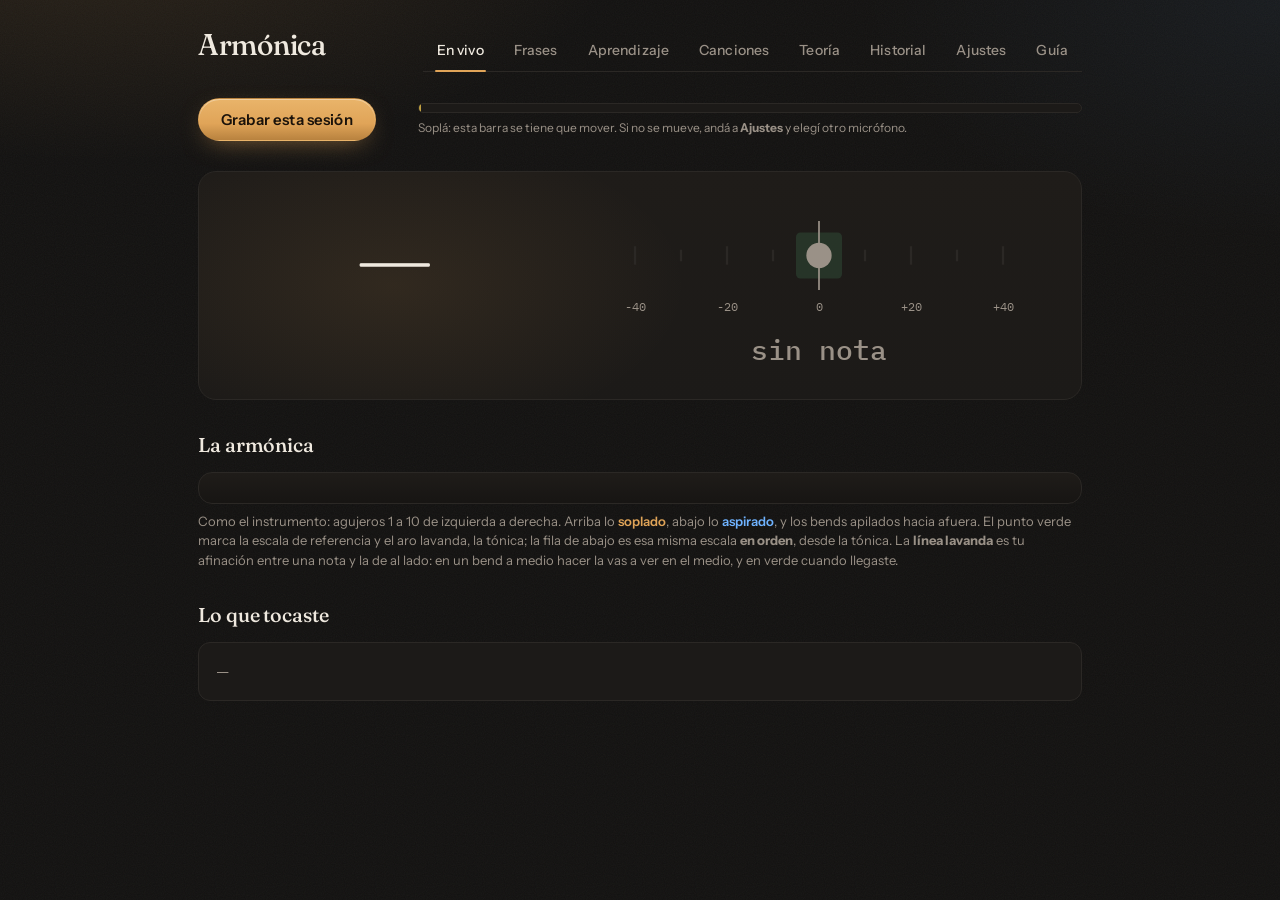
==== commit 7ba19b79: "La guía de uso para el profe, con un enlace Guía en la barra de la app que la abre en otra pestaña. " ====
--- a/armonica/web/index.html
+++ b/armonica/web/index.html
@@ -23,8 +23,35 @@
     <button class="solapa" data-panel="teoria">Teoría</button>
     <button class="solapa" data-panel="historial">Historial</button>
     <button class="solapa" data-panel="ajustes">Ajustes</button>
+    <a class="enlace-guia" href="guia.html" target="_blank" rel="noopener">Guía</a>
   </nav>
 </header>
+
+<!-- Los primeros pasos: arriba de todo, sobre cualquier solapa, hasta que
+     se aprieta Listo. Se vuelven a ver desde Ajustes. -->
+<section id="primeros-pasos" class="primeros-pasos" hidden>
+  <h2>Primeros pasos</h2>
+  <ol>
+    <li><strong>Elegí el micrófono.</strong> En Ajustes, el que tenés cerca
+      de la boca. <button class="secundario chico" data-paso="ajustes">Ir a Ajustes</button></li>
+    <li><strong>Sacá las mejoras de audio de Windows.</strong> Están pensadas
+      para la voz y se comen la armónica. En la configuración de sonido,
+      entrá a tu micrófono y apagá "Mejoras de audio".
+      <button class="secundario chico" data-abrir="sonido">Abrir la configuración de sonido</button></li>
+    <li><strong>Medí el ruido.</strong> Tres segundos en silencio.
+      <button class="secundario chico" data-paso="medir">Medir el ruido</button>
+      <span class="resultado-ruido ayuda"></span></li>
+    <li><strong>Tocá.</strong> En la solapa En vivo, una nota cualquiera: la barra se
+      tiene que mover y aparecer el agujero.
+      <button class="secundario chico" data-paso="vivo">Ir a En vivo</button></li>
+  </ol>
+  <p class="ayuda">
+    Si la barra no se mueve con nada, Windows puede estar bloqueando el
+    micrófono: <button class="secundario chico" data-abrir="permisos-microfono">Abrir los permisos del micrófono</button>
+    y prendé "Permitir que las aplicaciones de escritorio accedan al micrófono".
+  </p>
+  <button id="primeros-pasos-listo" class="principal">Listo</button>
+</section>
 
 <!-- ===================== EN VIVO ===================== -->
 <main id="panel-vivo" class="panel">
@@ -280,8 +307,8 @@
       El audio puede ser tuyo o del profe. <strong>Decile con qué armónica se
       grabó</strong>: eso la app no lo puede deducir, y con la armónica
       equivocada la tablatura sale mal sin dar ningún error.
-      Si no es un <code>.wav</code> lo convierte sola, siempre que tengas
-      ffmpeg instalado. Si atrás hay una base sonando, el detector no puede
+      Si no es un <code>.wav</code> lo convierte sola<span class="solo-desarrollo">,
+      siempre que tengas ffmpeg instalado</span>. Si atrás hay una base sonando, el detector no puede
       separarlas: te lo va a decir y te va a mostrar qué habría transcrito,
       para que decidas vos si sirve.
     </p>
@@ -374,9 +401,8 @@
     <h2>El micrófono</h2>
     <p class="ayuda">
       Windows tiene siempre varias entradas y la que viene elegida rara vez es
-      la que querés: en esta computadora la predeterminada era el micrófono de
-      la cámara. Elegí una y soplá: la barra de abajo se tiene que mover. Si no
-      se mueve, probá con otra.
+      la que querés (a veces es la de la cámara). Elegí una y soplá: la barra
+      de abajo se tiene que mover. Si no se mueve, probá con otra.
     </p>
     <div class="controles">
       <select id="selector-microfono"></select>
@@ -385,27 +411,59 @@
     <div class="barra-nivel ancha"><div id="barra-nivel-ajustes"></div>
       <div id="marca-umbral-ajustes"></div>
     </div>
+    <div class="controles">
+      <button id="boton-medir-ruido" class="secundario">Medir el ruido</button>
+      <span id="resultado-ruido" class="ayuda"></span>
+    </div>
+    <p class="ayuda">
+      Medir el ruido son tres segundos en silencio: la app escucha tu
+      habitación y pone la rayita de la barra justo por encima. Lo que pasa la
+      rayita es armónica; lo de abajo, ruido.
+    </p>
   </section>
 
   <section>
     <h2>Los apuntes de las clases</h2>
-    <p class="ayuda">
+    <p class="ayuda solo-desarrollo">
       La solapa Aprendizaje lee los resúmenes de tus clases de
       <code>material/</code>, o de la carpeta que diga <code>CARPETA_CLASES</code>
       en el <code>.env</code>. Solo lee: nunca escribe ahí.
     </p>
+    <p class="ayuda solo-empaquetada">
+      La solapa Aprendizaje lee los resúmenes de tus clases de tu carpeta de
+      apuntes. Solo lee: nunca escribe ahí.
+      <button class="secundario chico" data-abrir="apuntes">Abrir la carpeta</button>
+    </p>
     <p id="estado-clases" class="ayuda"></p>
   </section>
 
   <section>
     <h2>El coach</h2>
-    <p class="ayuda">
+    <p class="ayuda solo-desarrollo">
       Un modelo de lenguaje que explica lo que la app midió: recibe los
       números ya calculados y los cuenta como lo haría un profe. Nunca mide
       nada, y el audio no sale de tu máquina. Es opcional: se activa con una
       clave tuya en un archivo <code>.env</code> (mirá <code>.env.ejemplo</code>)
       y reiniciando la app.
     </p>
+    <div class="solo-empaquetada">
+      <p class="ayuda">
+        Un asistente que explica en palabras lo que la app midió: por qué una
+        nota salió baja, cómo practicar un cambio de acorde. Nunca mide nada:
+        recibe los números que la app ya calculó. Necesita internet y una
+        clave de Claude, ChatGPT o Gemini, que se pega acá una sola vez y
+        queda guardada en esta computadora. Lo que le pregunta (números y
+        texto, nunca el audio) sale de la computadora hacia la empresa de esa
+        clave: Anthropic, OpenAI o Google.
+      </p>
+      <div class="controles">
+        <input id="coach-clave" type="password" autocomplete="off" spellcheck="false"
+               maxlength="300" placeholder="pegá la clave acá">
+        <button id="coach-guardar-clave" class="principal">Guardar y probar</button>
+        <button id="coach-borrar-clave" class="secundario" hidden>Borrar la clave</button>
+      </div>
+      <p id="coach-resultado-clave" class="ayuda"></p>
+    </div>
     <p id="estado-coach" class="ayuda"></p>
   </section>
 
@@ -427,6 +485,19 @@
       </label>
     </div>
     <p id="resultado-ajustes" class="ayuda"></p>
+  </section>
+
+  <section>
+    <h2>La app</h2>
+    <p class="ayuda">Versión <span id="version-app"></span>.</p>
+    <div class="controles">
+      <button id="boton-primeros-pasos" class="secundario">Ver los primeros pasos</button>
+      <button id="boton-cerrar-app" class="secundario">Cerrar la app</button>
+    </div>
+    <p class="ayuda">
+      Cerrar la pestaña no cierra la app: sigue abierta por detrás, y al
+      minuto suelta el micrófono. Con este botón se cierra del todo.
+    </p>
   </section>
 
 </main>
@@ -445,8 +516,9 @@
     <div id="aprendizaje-resultados"></div>
   </section>
 
-  <!-- El plan: los apuntes leidos por el coach. Se arma cuando lo pedis. -->
-  <div id="aprendizaje-plan"></div>
+  <!-- El plan: los apuntes leidos por el coach. Se arma cuando lo pedis.
+       El coach no es para el profe: la versión instalada no lo muestra. -->
+  <div id="aprendizaje-plan" class="solo-desarrollo"></div>
 
   <div id="aprendizaje-contenido"></div>
 
@@ -459,9 +531,11 @@
        tablatura en foto. La app solo LEE esa carpeta. -->
   <section>
     <p class="ayuda">
-      Una carpeta por canción en <code>material/canciones/</code> (o en la
-      que diga <code>CARPETA_CANCIONES</code> en el <code>.env</code>), con
-      lo que te manden: la base de Band-in-a-Box (<code>.sgu</code> o
+      <span class="solo-desarrollo">Una carpeta por canción en <code>material/canciones/</code> (o en la
+      que diga <code>CARPETA_CANCIONES</code> en el <code>.env</code>),</span>
+      <span class="solo-empaquetada">Una carpeta por canción en tu carpeta de canciones
+      <button class="secundario chico" data-abrir="canciones">Abrir la carpeta</button>,</span>
+      con lo que te manden: la base de Band-in-a-Box (<code>.sgu</code> o
       <code>.mgu</code>), los audios (m4a, mp3, mp4) y la tablatura en foto.
       De la base salen el tono, el tempo, el compás y el cifrado; los audios
       se escuchan acá y se pueden importar como frases. La app solo lee esa
--- a/armonica/web/estilo.css
+++ b/armonica/web/estilo.css
@@ -189,6 +189,21 @@
   background: var(--cobre);
 }
 
+/* La Guía, al final de la barra: se ve como una solapa más, pero es un
+ * enlace que abre otra pestaña. Si fuera una solapa sin panel,
+ * configurarSolapas() escondería todos al tocarla. */
+.enlace-guia {
+  background: transparent;
+  border: 0;
+  color: var(--tenue);
+  padding: 10px 14px 12px;
+  cursor: pointer;
+  font: 500 14px var(--cuerpo);
+  letter-spacing: 0.01em;
+  text-decoration: none;
+}
+.enlace-guia:hover { color: var(--texto); }
+
 .panel { max-width: 940px; margin: 0 auto; padding: 26px 28px 60px; }
 section { margin-bottom: 30px; }
 
@@ -552,7 +567,7 @@
 
 /* --- Los campos --- */
 
-input[type="text"], input[type="number"], select {
+input[type="text"], input[type="password"], input[type="number"], select {
   background: var(--fondo);
   border: 1px solid var(--borde);
   border-radius: 9px;
@@ -560,7 +575,7 @@
   padding: 10px 14px;
   font: 400 15px var(--cuerpo);
 }
-input[type="text"] { min-width: 230px; }
+input[type="text"], input[type="password"] { min-width: 230px; }
 input[type="number"] {
   width: 92px;
   padding: 9px 12px;
@@ -568,7 +583,8 @@
   font-variant-numeric: tabular-nums;
 }
 select { padding: 10px 12px; }
-input[type="text"]:focus, input[type="number"]:focus, select:focus {
+input[type="text"]:focus, input[type="password"]:focus,
+input[type="number"]:focus, select:focus {
   outline: none;
   border-color: var(--cobre);
   box-shadow: 0 0 0 3px rgba(224, 164, 88, 0.15);
@@ -1204,7 +1220,7 @@
 .coach-texto p { margin: 0 0 10px; }
 .coach-texto p:last-child { margin-bottom: 0; }
 .coach-texto.problema { border-color: rgba(232, 193, 74, 0.4); color: var(--amarillo); }
-#coach-pregunta { flex: 1; min-width: 260px; }
+#coach-pregunta, #coach-clave { flex: 1; min-width: 260px; }
 
 /* --- La solapa Aprendizaje --- */
 
@@ -1280,34 +1296,53 @@
 }
 .cifrado .acorde.repite { color: var(--tenue); }
 
-/* El renglon de notas debajo de cada renglon de compases: una casilla por
- * compas, alineada con la de su acorde, con la nota y el agujero mas comodo
- * de cada una, las guias en cobre. Con varios acordes en el compas, una
- * linea por acorde, con su nombre adelante. */
+/* El renglon de lo escrito debajo de cada renglon de compases: una casilla
+ * por compas, alineada con la de su acorde, con el agujero donde aterrizar
+ * y su nota, pintados contra el acorde: guia en cobre, del acorde clara,
+ * fuera apagada, y lo que no es un agujero subrayado. */
 .cifrado .notas-compas {
   margin: -2px 0 6px;
   padding: 0 10px;
   font-family: var(--mono);
-  font-size: 11px;
+  font-size: 14px;
   line-height: 1.5;
-  color: var(--tenue);
-}
-.cifrado .acorde-notas {
-  display: flex; flex-wrap: wrap; gap: 0 8px;
+}
+.cifrado .destino {
+  display: inline-flex; flex-wrap: wrap; gap: 0 10px;
+  min-width: 40px;
+  margin-left: -6px;
+  padding: 0 6px;
+  border: 1px dashed transparent;
+  border-radius: 6px;
+  cursor: text;
   transform-origin: left top;
-  transition: transform 0.25s ease, color 0.25s ease;
-}
-.cifrado .acorde-notas .de { color: var(--texto); opacity: 0.7; margin-right: 2px; }
-.cifrado .nota-acorde { white-space: nowrap; cursor: help; }
-.cifrado .nota-acorde.guia { color: var(--cobre); }
-.cifrado .nota-acorde.no-esta { opacity: 0.5; }
+  transition: transform 0.25s ease;
+}
+.cifrado .destino:hover, .cifrado .destino:focus-visible { border-color: var(--borde); outline: none; }
+.cifrado .destino.vacio { color: var(--tenue); opacity: 0.35; }
+.cifrado .destino.vacio:hover, .cifrado .destino.vacio:focus-visible { opacity: 1; color: var(--cobre); }
+.cifrado .destino.editando { border-color: transparent; }
+.cifrado .escrita { white-space: nowrap; cursor: help; }
+.cifrado .escrita.guia { color: var(--cobre); }
+.cifrado .escrita.acorde { color: var(--texto); }
+.cifrado .escrita.fuera { color: var(--tenue); opacity: 0.6; }
+.cifrado .escrita.mal { color: var(--rojo); text-decoration: underline wavy; }
+.cifrado .destino-entrada {
+  width: 9em;
+  padding: 0 4px;
+  font: inherit;
+  color: var(--texto);
+  background: var(--panel);
+  border: 1px solid var(--cobre);
+  border-radius: 4px;
+}
 .cifrado.sin-notas .notas-compas { display: none; }
 
-/* El que suena: su linea de notas se agranda un poco y se aclara. El que
- * viene: en lavanda tenue, para anticiparlo. */
-.cifrado .acorde-notas.sonando { transform: scale(1.1); color: var(--texto); }
-.cifrado .acorde-notas.sonando .nota-acorde.guia { color: var(--cobre); font-weight: 600; }
-.cifrado .acorde-notas.proximo { color: var(--aguja); opacity: 0.8; }
+/* El compas que suena: lo escrito se agranda un poco. El que viene: en
+ * lavanda tenue, para anticiparlo. */
+.cifrado .notas-compas.sonando .destino { transform: scale(1.15); }
+.cifrado .notas-compas.sonando .escrita.guia { font-weight: 600; }
+.cifrado .notas-compas.proximo .escrita { color: var(--aguja); opacity: 0.8; }
 .cifrado .acorde.proximo { color: var(--aguja); opacity: 0.75; }
 .base-en-vivo .acorde-actual .proximo { color: var(--aguja); opacity: 0.75; font-size: 15px; }
 
@@ -1610,3 +1645,25 @@
   margin-left: 6px;
 }
 .tramo-todos { margin: 0 0 10px; }
+
+/* Los primeros pasos: arriba de todo, con el borde cobre de lo que hay que
+ * hacer, hasta que se aprieta Listo. */
+.primeros-pasos {
+  position: relative;
+  z-index: 1;
+  max-width: 884px;
+  margin: 18px auto 0;
+  padding: 18px 22px;
+  border: 1px solid var(--cobre);
+  border-radius: 10px;
+  background: var(--panel);
+}
+.primeros-pasos h2 { margin-top: 0; }
+.primeros-pasos ol { margin: 8px 0 12px; padding-left: 22px; line-height: 1.6; }
+.primeros-pasos li { margin-bottom: 10px; }
+.primeros-pasos li button { margin-left: 6px; }
+
+/* Lo que es solo para quien usa la app desde el repo (carpetas, .env, el
+ * coach) no se ve en la versión instalada, y al revés. */
+body.empaquetada .solo-desarrollo,
+body:not(.empaquetada) .solo-empaquetada { display: none !important; }
